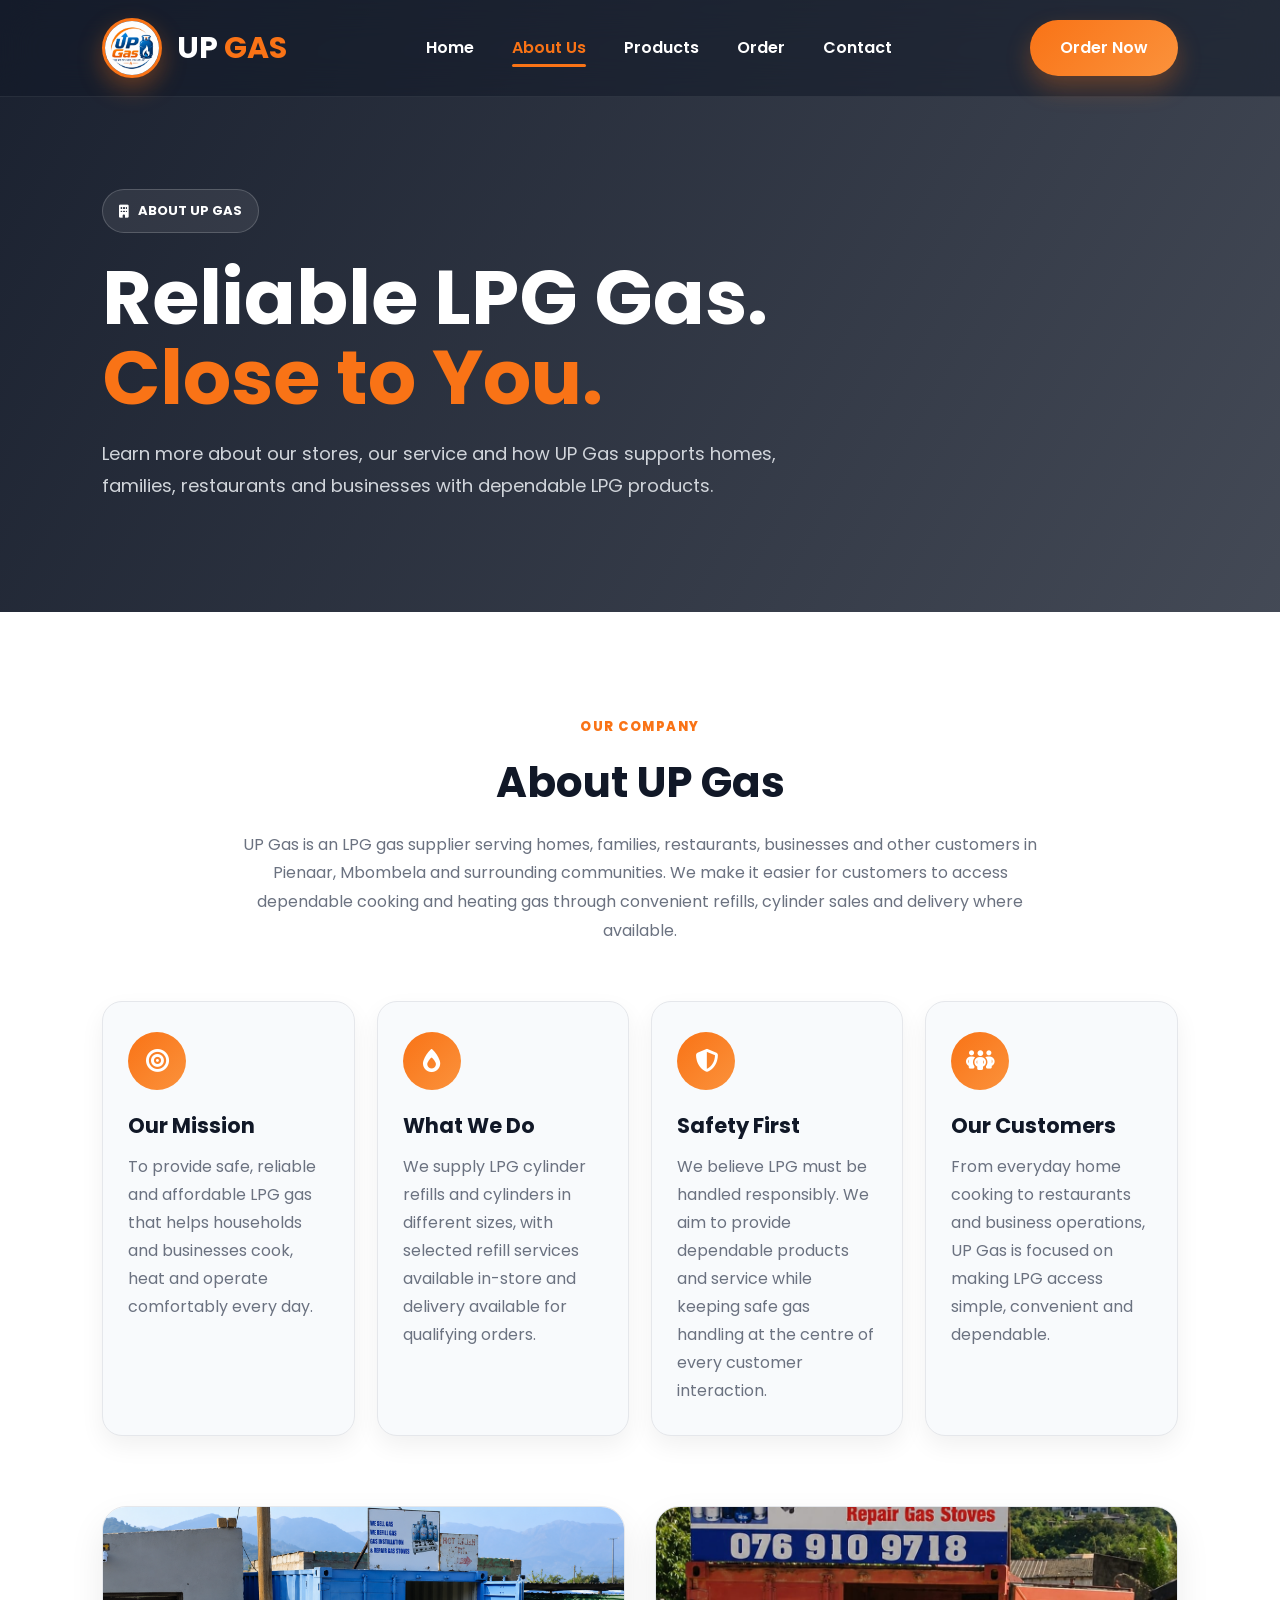
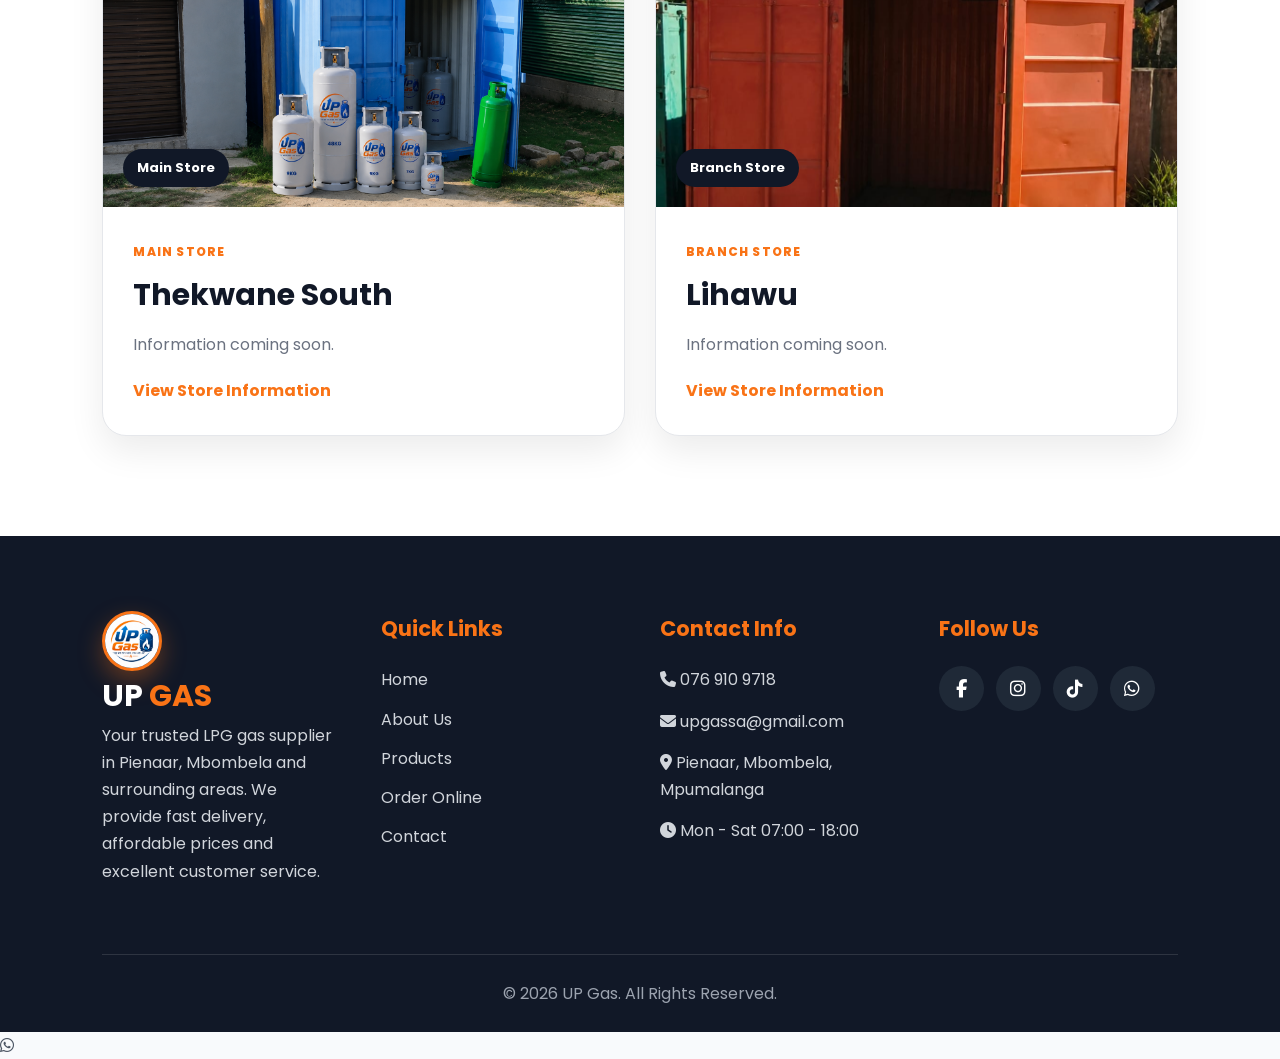
==== about.html @ 1df6c624 "Update about.html" ====
<!DOCTYPE html>
<html lang="en">
<head>
<meta charset="UTF-8">
<link rel="preconnect" href="https://fonts.gstatic.com" crossorigin>
<link href="https://fonts.googleapis.com/css2?family=Poppins:wght@300;400;500;600;700;800&display=swap" rel="stylesheet">
<link rel="stylesheet" href="https://cdnjs.cloudflare.com/ajax/libs/font-awesome/6.6.0/css/all.min.css">
<link rel="stylesheet" href="css/global.css">
<link rel="stylesheet" href="css/about.css">
<link rel="stylesheet" href="css/shared.css">

    <title>UP Gas | Trusted LPG Gas Supplier in South Africa</title>

    <meta name="description" content="UP Gas supplies affordable LPG gas, gas cylinder refills, gas installations, and commercial gas solutions across South Africa.">

    <meta name="keywords" content="Gas Supplier South Africa, LPG Gas, Gas Refills, Gas Installations">

    <meta name="viewport" content="width=device-width, initial-scale=1.0">

</head>
<body>
<!-- MOBILE MENU OVERLAY -->
<div class="menu-overlay"></div>

<header id="header">
  <div class="container">
    <div class="logo">
      <a href="index.html" aria-label="UP Gas Home">
        <img src="images/logo.jpeg" alt="LPG gas cylinder supplied by UP Gas">
        <h2>UP <span>GAS</span></h2>
      </a>
    </div>

    <nav id="navbar" aria-label="Main navigation">
      <ul><li><a href="index.html">Home</a></li><li><a href="about.html" class="active" aria-current="page">About Us</a></li><li><a href="products.html">Products</a></li><li><a href="order.html">Order</a></li><li><a href="contact.html">Contact</a></li></ul>
    </nav>

    <a href="order.html" class="nav-btn">Order Now</a>

    <button id="menu-btn" type="button" aria-label="Open navigation menu" aria-expanded="false">
      <i class="fas fa-bars"></i>
    </button>
  </div>
</header>

<section class="about-hero">
  <div class="about-hero-content">
    <span class="about-tag"><i class="fas fa-building"></i> ABOUT UP GAS</span>
    <h1>Reliable LPG Gas.<br><span>Close to You.</span></h1>
    <p>Learn more about our stores, our service and how UP Gas supports homes, families, restaurants and businesses with dependable LPG products.</p>
  </div>
</section>

<section class="about-intro">
  <div class="section-heading">
    <span>OUR COMPANY</span>
    <h2>About UP Gas</h2>
    <p>UP Gas is an LPG gas supplier serving homes, families, restaurants, businesses and other customers in Pienaar, Mbombela and surrounding communities. We make it easier for customers to access dependable cooking and heating gas through convenient refills, cylinder sales and delivery where available.</p>
  </div>

  <div class="about-pillars">
    <article class="about-pillar">
      <div class="about-pillar-icon"><i class="fas fa-bullseye"></i></div>
      <h3>Our Mission</h3>
      <p>To provide safe, reliable and affordable LPG gas that helps households and businesses cook, heat and operate comfortably every day.</p>
    </article>

    <article class="about-pillar">
      <div class="about-pillar-icon"><i class="fas fa-fire-flame-simple"></i></div>
      <h3>What We Do</h3>
      <p>We supply LPG cylinder refills and cylinders in different sizes, with selected refill services available in-store and delivery available for qualifying orders.</p>
    </article>

    <article class="about-pillar">
      <div class="about-pillar-icon"><i class="fas fa-shield-halved"></i></div>
      <h3>Safety First</h3>
      <p>We believe LPG must be handled responsibly. We aim to provide dependable products and service while keeping safe gas handling at the centre of every customer interaction.</p>
    </article>

    <article class="about-pillar">
      <div class="about-pillar-icon"><i class="fas fa-people-group"></i></div>
      <h3>Our Customers</h3>
      <p>From everyday home cooking to restaurants and business operations, UP Gas is focused on making LPG access simple, convenient and dependable.</p>
    </article>
  </div>

  <div class="location-grid">
    <article class="location-card">
      <div class="location-image"><img src="images/T.jpeg" alt="UP Gas Main Store" loading="lazy"><span>Main Store</span></div>
      <div class="location-body"><span class="location-label">MAIN STORE</span><h3>Thekwane South</h3><p>Information coming soon.</p><span class="location-link location-link-disabled" aria-disabled="true">View Store Information</span></div>
    </article>
    <article class="location-card">
      <div class="location-image"><img src="images/A.jpeg" alt="UP Gas Branch Store" loading="lazy"><span>Branch Store</span></div>
      <div class="location-body"><span class="location-label">BRANCH STORE</span><h3>Lihawu</h3><p>Information coming soon.</p><span class="location-link location-link-disabled" aria-disabled="true">View Store Information</span></div>
    </article>
  </div>
</section>



<footer>
  <div class="footer-container">
    <div class="footer-box">
      <div class="logo">
        <img src="images/logo.jpeg" alt="LPG gas cylinder supplied by UP Gas">
        <h2>UP <span>GAS</span></h2>
      </div>
      <p>
        Your trusted LPG gas supplier in Pienaar, Mbombela and surrounding
        areas. We provide fast delivery, affordable prices and excellent
        customer service.
      </p>
    </div>

    <div class="footer-box">
      <h3>Quick Links</h3>
      <a href="index.html">Home</a>
      <a href="about.html">About Us</a>
      <a href="products.html">Products</a>
      <a href="order.html">Order Online</a>
      <a href="contact.html">Contact</a>
    </div>

    <div class="footer-box">
      <h3>Contact Info</h3>
      <p><i class="fas fa-phone"></i> 076 910 9718</p>
      <p><i class="fas fa-envelope"></i> upgassa@gmail.com</p>
      <p><i class="fas fa-location-dot"></i> Pienaar, Mbombela, Mpumalanga</p>
      <p><i class="fas fa-clock"></i> Mon - Sat 07:00 - 18:00</p>
    </div>

    <div class="footer-box">
      <h3>Follow Us</h3>
      <div class="social-icons">
        <a href="#" aria-label="Facebook"><i class="fab fa-facebook-f"></i></a>
        <a href="#" aria-label="Instagram"><i class="fab fa-instagram"></i></a>
        <a href="#" aria-label="TikTok"><i class="fab fa-tiktok"></i></a>
        <a href="https://wa.me/27638761182" target="_blank" rel="noopener" aria-label="WhatsApp">
          <i class="fab fa-whatsapp"></i>
        </a>
      </div>
    </div>
  </div>

  <div class="footer-bottom">
    <p>© 2026 UP Gas. All Rights Reserved.</p>
  </div>
</footer>

<a href="https://wa.me/27638761182" class="whatsapp" target="_blank" rel="noopener" aria-label="Chat with UP Gas on WhatsApp">
  <i class="fab fa-whatsapp"></i>
</a>
<button id="topBtn" aria-label="Back to top"><i class="fas fa-arrow-up"></i></button>

<script>
document.addEventListener('DOMContentLoaded',()=>{const b=document.getElementById('menu-btn'),n=document.getElementById('navbar'),o=document.querySelector('.menu-overlay'); if(b&&n){const i=b.querySelector('i');b.addEventListener('click',()=>{n.classList.toggle('active');o?.classList.toggle('active');document.body.classList.toggle('menu-open');const open=n.classList.contains('active');b.setAttribute('aria-expanded',open);i.classList.toggle('fa-bars',!open);i.classList.toggle('fa-xmark',open)});document.querySelectorAll('#navbar a').forEach(a=>a.addEventListener('click',()=>{n.classList.remove('active');o?.classList.remove('active');document.body.classList.remove('menu-open');i.classList.add('fa-bars');i.classList.remove('fa-xmark')}));o?.addEventListener('click',()=>{n.classList.remove('active');o.classList.remove('active');document.body.classList.remove('menu-open');i.classList.add('fa-bars');i.classList.remove('fa-xmark')})} const top=document.getElementById('topBtn'); window.addEventListener('scroll',()=>top.style.display=window.scrollY>500?'flex':'none');top.addEventListener('click',()=>window.scrollTo({top:0,behavior:'smooth'}));});
</script>
<script data-upgas-images-visible>
document.addEventListener("DOMContentLoaded",function(){
  document.querySelectorAll("img").forEach(function(img){img.classList.add("loaded");});
});
</script>
    <script type="application/ld+json">
{
  "@context":"https://schema.org",
  "@type":"LocalBusiness",
  "name":"UP Gas",
  "url":"https://www.upgas.co.za"
}
    </script>
</body>
</html>
---- css/global.css ----
@import url("https://fonts.googleapis.com/css2?family=Poppins:wght@300;400;500;600;700;800&display=swap");

/*====================================================
RESET
====================================================*/

*,
*::before,
*::after{
    margin:0;
    padding:0;
    box-sizing:border-box;
}

html{
    scroll-behavior:smooth;
    font-size:16px;
}

body{
    font-family:"Poppins",sans-serif;
    background:var(--light);
    color:var(--text);
    overflow-x:hidden;
    line-height:1.7;
    -webkit-font-smoothing:antialiased;
    text-rendering:optimizeLegibility;
}

body.menu-open{
    overflow:hidden;
}

img{
    display:block;
    max-width:100%;
    height:auto;
}

a{
    color:inherit;
    text-decoration:none;
}

ul{
    list-style:none;
}

button,
input,
textarea,
select{
    font:inherit;
}

button{
    border:none;
    background:none;
    cursor:pointer;
}

section{
    padding:100px 8%;
    position:relative;
}

::selection{
    background:var(--primary);
    color:#fff;
}

/*====================================================
SCROLLBAR
====================================================*/

::-webkit-scrollbar{
    width:10px;
}

::-webkit-scrollbar-track{
    background:#edf2f7;
}

::-webkit-scrollbar-thumb{
    background:linear-gradient(
        var(--primary),
        var(--primary-dark)
    );
    border-radius:50px;
}

::-webkit-scrollbar-thumb:hover{
    background:var(--primary-dark);
}

/*====================================================
ROOT VARIABLES
====================================================*/

:root{

    --primary:#f97316;
    --primary-dark:#ea580c;

    --secondary:#111827;

    --light:#f8fafc;

    --white:#ffffff;

    --text:#4b5563;

    --border:#e5e7eb;

    --success:#22c55e;

    --danger:#ef4444;

    --shadow:
        0 15px 35px rgba(0,0,0,.08);

    --shadow-hover:
        0 25px 50px rgba(0,0,0,.15);

    --radius:20px;

    --transition:.35s ease;
}

/*====================================================
CONTAINER
====================================================*/

.container{
    width:min(1280px,100%);
    margin:auto;
}

/*====================================================
HEADER
====================================================*/

#header{

    position:fixed;

    top:0;
    left:0;

    width:100%;

    display:flex;

    justify-content:space-between;

    align-items:center;

    padding:18px 8%;

    z-index:1000;

    background:rgba(17,24,39,.55);

    backdrop-filter:blur(18px);

    border-bottom:1px solid rgba(255,255,255,.08);

    transition:var(--transition);

}

#header.sticky{

    padding:14px 8%;

    background:#111827;

    box-shadow:0 10px 30px rgba(0,0,0,.25);

}

/*====================================================
LOGO
====================================================*/

.logo a{

    display:flex;

    align-items:center;

    gap:15px;

}

.logo img{

    width:60px;

    height:60px;

    border-radius:50%;

    object-fit:cover;

    border:3px solid var(--primary);

    box-shadow:0 10px 25px rgba(249,115,22,.35);

}

.logo h2{

    color:#fff;

    font-size:30px;

    font-weight:700;

}

.logo span{

    color:var(--primary);

}

/*====================================================
DESKTOP NAVIGATION
====================================================*/

#navbar ul{

    display:flex;

    gap:38px;

    align-items:center;

}

#navbar ul li a{

    position:relative;

    color:#fff;

    font-weight:600;

    transition:var(--transition);

}

#navbar ul li a:hover,

#navbar ul li a.active{

    color:var(--primary);

}

#navbar ul li a::after{

    content:"";

    position:absolute;

    left:0;

    bottom:-8px;

    width:0;

    height:3px;

    border-radius:50px;

    background:var(--primary);

    transition:var(--transition);

}

#navbar ul li a:hover::after,

#navbar ul li a.active::after{

    width:100%;

}

/*====================================================
    NAVIGATION BUTTON
====================================================*/

.nav-btn{
    display:inline-flex;
    align-items:center;
    justify-content:center;
    gap:10px;
    padding:14px 30px;
    border-radius:50px;
    background:linear-gradient(
        135deg,
        var(--primary),
        #fb923c
    );
    color:#fff;
    font-weight:600;
    transition:var(--transition);
    box-shadow:0 12px 25px rgba(249,115,22,.30);
}

.nav-btn:hover{
    transform:translateY(-4px);
    box-shadow:0 20px 35px rgba(249,115,22,.40);
}

/*====================================================
    MOBILE MENU BUTTON
====================================================*/

#menu-btn{
    display:none;
    align-items:center;
    justify-content:center;
    width:50px;
    height:50px;
    border:none;
    border-radius:12px;
    background:rgba(255,255,255,.08);
    color:#fff;
    font-size:28px;
    cursor:pointer;
    transition:var(--transition);
    z-index:1200;
}

#menu-btn:hover{
    background:rgba(255,255,255,.15);
    color:var(--primary);
}

#menu-btn:focus-visible{
    outline:2px solid var(--primary);
    outline-offset:3px;
}

/*====================================================
    MOBILE MENU OVERLAY
====================================================*/

.menu-overlay{
    position:fixed;
    inset:0;
    background:rgba(0,0,0,.55);
    backdrop-filter:blur(3px);
    opacity:0;
    visibility:hidden;
    transition:.35s;
    z-index:1090;
}

.menu-overlay.active{
    opacity:1;
    visibility:visible;
}

/*====================================================
    MOBILE NAVIGATION
====================================================*/

@media(max-width:992px){

#menu-btn{
    display:flex;
}

.nav-btn{
    display:none;
}

#navbar{

    position:fixed;

    top:0;
    right:-100%;

    width:320px;
    max-width:85%;

    height:100vh;

    padding:110px 35px 40px;

    background:rgba(17,24,39,.98);

    backdrop-filter:blur(20px);

    transition:.4s ease;

    z-index:1100;

    overflow-y:auto;

}

#navbar.active{
    right:0;
}

#navbar ul{
    display:flex;
    flex-direction:column;
    gap:10px;
}

#navbar ul li{
    width:100%;
}

#navbar ul li a{

    display:flex;
    align-items:center;

    width:100%;

    padding:16px 20px;

    border-radius:14px;

    color:#fff;

    font-size:17px;

    font-weight:600;

    transition:var(--transition);

}

#navbar ul li a::after{
    display:none;
}

#navbar ul li a:hover,
#navbar ul li a.active{

    background:rgba(249,115,22,.12);

    color:var(--primary);

}

}

/*====================================================
    TABLET
====================================================*/

@media(max-width:768px){

section{
    padding:80px 5%;
}

#header{
    padding:16px 5%;
}

#header.sticky{
    padding:14px 5%;
}

.logo img{
    width:48px;
    height:48px;
}

.logo h2{
    font-size:24px;
}

}

/*====================================================
    MOBILE
====================================================*/

@media(max-width:576px){

section{
    padding:70px 5%;
}

#navbar{
    width:100%;
    max-width:100%;
}

.logo img{
    width:44px;
    height:44px;
}

.logo h2{
    font-size:22px;
}

}

/*====================================================
    GLOBAL ANIMATIONS
====================================================*/

.fade-up{
    animation:fadeUp .8s ease both;
}

.fade-down{
    animation:fadeDown .8s ease both;
}

@keyframes fadeUp{

from{
    opacity:0;
    transform:translateY(35px);
}

to{
    opacity:1;
    transform:translateY(0);
}

}

@keyframes fadeDown{

from{
    opacity:0;
    transform:translateY(-30px);
}

to{
    opacity:1;
    transform:translateY(0);
}

}

/*====================================================
    REVEAL ANIMATION
====================================================*/

.reveal{
    opacity:0;
    transform:translateY(40px);
    transition:
        opacity .7s ease,
        transform .7s ease;
}

.reveal.active{
    opacity:1;
    transform:translateY(0);
}

/*====================================================
    IMAGE FADE-IN
====================================================*/

img{
    opacity:0;
    transition:opacity .6s ease;
}

img.loaded{
    opacity:1;
}

/*====================================================
    UTILITY CLASSES
====================================================*/

.text-center{
    text-align:center;
}

.w-100{
    width:100%;
}

.hidden{
    display:none !important;
}

.shadow{
    box-shadow:var(--shadow);
}

.rounded{
    border-radius:var(--radius);
}
---- css/about.css ----
/* UP GAS ABOUT PAGE */
.about-hero{min-height:68vh;padding:170px 8% 90px;display:flex;align-items:center;background:linear-gradient(120deg,rgba(17,24,39,.96),rgba(17,24,39,.78)),url('../images/hero.jpg') center/cover no-repeat;color:#fff;}
.about-hero-content{width:min(760px,100%);}.about-tag{display:inline-flex;gap:9px;align-items:center;padding:10px 16px;border:1px solid rgba(255,255,255,.18);border-radius:50px;background:rgba(255,255,255,.08);color:#fff;font-weight:700;font-size:13px;}.about-hero h1{font-size:clamp(42px,6vw,76px);line-height:1.05;margin:25px 0 20px;}.about-hero h1 span{color:#f97316;}.about-hero p{max-width:680px;color:#d1d5db;font-size:18px;line-height:1.8;}.about-intro{padding:100px 8%;background:#fff;}.section-heading{text-align:center;max-width:800px;margin:0 auto 55px;}.section-heading>span,.detail-panel>span{color:#f97316;font-weight:800;font-size:13px;letter-spacing:1.5px;}.section-heading h2{font-size:42px;color:#111827;margin:8px 0 12px;}.section-heading p{color:#6b7280;line-height:1.8;}.location-grid{width:min(1200px,100%);margin:auto;display:grid;grid-template-columns:repeat(2,minmax(0,1fr));gap:30px;}.location-card{background:#fff;border:1px solid #e5e7eb;border-radius:24px;overflow:hidden;box-shadow:0 15px 35px rgba(0,0,0,.08);transition:.35s ease;}.location-card:hover{transform:translateY(-6px);box-shadow:0 25px 50px rgba(0,0,0,.14);}.location-image{height:300px;position:relative;background:#eef2f7;overflow:hidden;}.location-image img{width:100%;height:100%;object-fit:cover;}.location-image span{position:absolute;left:20px;bottom:20px;padding:8px 14px;border-radius:50px;background:#111827;color:#fff;font-weight:700;font-size:13px;}.location-body{padding:30px;}.location-label{color:#f97316;font-size:12px;font-weight:800;letter-spacing:1.2px;}.location-body h3{font-size:30px;color:#111827;margin:5px 0 10px;}.location-body p{color:#6b7280;line-height:1.8;margin-bottom:18px;}.location-link{display:inline-flex;gap:9px;align-items:center;color:#f97316;font-weight:700;}.store-details{width:min(1200px,100%);margin:0 auto 100px;padding:0 8%;display:grid;grid-template-columns:1fr 1fr;align-items:stretch;gap:0;}.detail-panel{padding:55px;background:#111827;color:#fff;border-radius:24px 0 0 24px;}.detail-panel h2{font-size:42px;margin:7px 0 15px;}.detail-panel>p{color:#d1d5db;line-height:1.8;}.detail-list{margin-top:25px;}.detail-list p{color:#d1d5db;margin:12px 0;}.detail-list i{color:#f97316;width:25px;}.detail-photo{min-height:360px;overflow:hidden;border-radius:0 24px 24px 0;}.detail-photo img{width:100%;height:100%;object-fit:cover;}.store-details.reverse .detail-panel{border-radius:0 24px 24px 0;}.store-details.reverse .detail-photo{border-radius:24px 0 0 24px;}
@media(max-width:768px){.about-hero{min-height:70vh;padding:140px 6% 70px;}.about-hero p{font-size:16px;}.about-intro{padding:70px 6%;}.section-heading h2{font-size:34px;}.location-grid{grid-template-columns:1fr;}.location-image{height:240px;}.store-details,.store-details.reverse{padding:0 6%;grid-template-columns:1fr;margin-bottom:70px;}.detail-panel,.store-details.reverse .detail-panel{border-radius:0 0 20px 20px;padding:35px 25px;}.detail-photo,.store-details.reverse .detail-photo{min-height:280px;border-radius:20px 20px 0 0;}.store-details.reverse .detail-photo{order:0}.store-details.reverse .detail-panel{order:1}}

/* Store information is intentionally disabled until store details are ready. */
.location-link-disabled{cursor:default!important;pointer-events:none!important;text-decoration:none!important;}

.about-pillars{width:min(1200px,100%);margin:0 auto 70px;display:grid;grid-template-columns:repeat(4,minmax(0,1fr));gap:22px;}
.about-pillar{padding:30px 25px;background:#f8fafc;border:1px solid #e5e7eb;border-radius:20px;box-shadow:0 10px 25px rgba(0,0,0,.06);transition:.35s ease;}
.about-pillar:hover{transform:translateY(-6px);box-shadow:0 18px 35px rgba(0,0,0,.1);}
.about-pillar-icon{width:58px;height:58px;display:flex;align-items:center;justify-content:center;border-radius:50%;background:linear-gradient(135deg,#f97316,#fb923c);color:#fff;font-size:23px;margin-bottom:18px;}
.about-pillar h3{font-size:21px;color:#111827;margin-bottom:10px;}
.about-pillar p{color:#6b7280;line-height:1.75;margin:0;}
@media(max-width:992px){.about-pillars{grid-template-columns:repeat(2,minmax(0,1fr));}}
@media(max-width:576px){.about-pillars{grid-template-columns:1fr;margin-bottom:50px;}}
---- css/shared.css ----
/* UP GAS - SHARED SITE UI
   Consistent navigation, mobile drawer and footer across every page. */

#header{position:fixed;top:0;left:0;width:100%;z-index:1000;}
#header > .container{width:min(1280px,100%);margin:auto;display:flex;align-items:center;justify-content:space-between;}

.menu-overlay{position:fixed;inset:0;background:rgba(0,0,0,.55);opacity:0;visibility:hidden;transition:.35s ease;z-index:998;}
.menu-overlay.active{opacity:1;visibility:visible;}

@media (max-width:992px){
  #menu-btn{display:flex!important;align-items:center;justify-content:center;width:50px;height:50px;border:0;border-radius:12px;background:rgba(255,255,255,.08);color:#fff;font-size:28px;cursor:pointer;z-index:1201;}
  #navbar{position:fixed!important;top:0;right:-320px;width:280px!important;max-width:78vw!important;height:100vh;padding:110px 24px 40px!important;background:rgba(17,24,39,.98)!important;backdrop-filter:blur(20px);-webkit-backdrop-filter:blur(20px);box-shadow:-15px 0 40px rgba(0,0,0,.28);transition:right .4s ease!important;z-index:1200;display:block!important;overflow-y:auto;}
  #navbar.active{right:0!important;}
  #navbar ul{display:flex!important;flex-direction:column!important;gap:10px!important;padding:0!important;margin:0!important;align-items:stretch!important;}
  #navbar ul li{width:100%!important;}
  #navbar ul li a{display:flex!important;align-items:center;width:100%!important;padding:16px 20px!important;border-radius:14px;color:#fff!important;font-size:17px!important;font-weight:600;line-height:1.3;}
  #navbar ul li a:hover,#navbar ul li a.active{background:rgba(249,115,22,.12)!important;color:#f97316!important;}
  #navbar ul li a::after{display:none!important;}
  .nav-btn{display:none!important;}
  body.menu-open{overflow:hidden;}
}

@media (max-width:576px){
  #navbar{width:260px!important;max-width:72vw!important;}
}

/* Home footer appearance, shared on every page */
footer{padding:75px 8% 25px;background:#111827;color:#fff;}
.footer-container{display:grid;grid-template-columns:repeat(auto-fit,minmax(220px,1fr));gap:40px;}
.footer-box h3{margin-bottom:20px;color:#f97316;font-size:21px;}
.footer-box p{margin-bottom:14px;color:#d1d5db;line-height:1.7;}
.footer-box a{display:block;margin-bottom:12px;color:#d1d5db;text-decoration:none;transition:.3s ease;}
.footer-box a:hover{padding-left:6px;color:#f97316;}
.social-icons{display:flex;gap:12px;}
.social-icons a{display:flex;align-items:center;justify-content:center;width:45px;height:45px;border-radius:50%;background:#1f2937;color:#fff;font-size:18px;transition:.3s ease;}
.social-icons a:hover{transform:translateY(-5px);background:#f97316;}
.footer-bottom{margin-top:55px;padding-top:25px;border-top:1px solid rgba(255,255,255,.12);color:#9ca3af;text-align:center;}
@media(max-width:768px){.footer-container{grid-template-columns:1fr;text-align:center;}.social-icons{justify-content:center;}}


/* FINAL SHARED MOBILE MENU: compact right-side drawer like Home */
@media (max-width: 992px){
  #navbar{
    right:-320px !important;
    width:280px !important;
    max-width:72vw !important;
    height:100vh !important;
    padding:110px 24px 40px !important;
  }
  #navbar.active{right:0 !important;}
}
@media (max-width:576px){
  #navbar{
    width:260px !important;
    max-width:72vw !important;
  }
}

/* Images must remain visible even if a page is opened before its
   optional reveal script runs. */
img{
  opacity:1 !important;
}
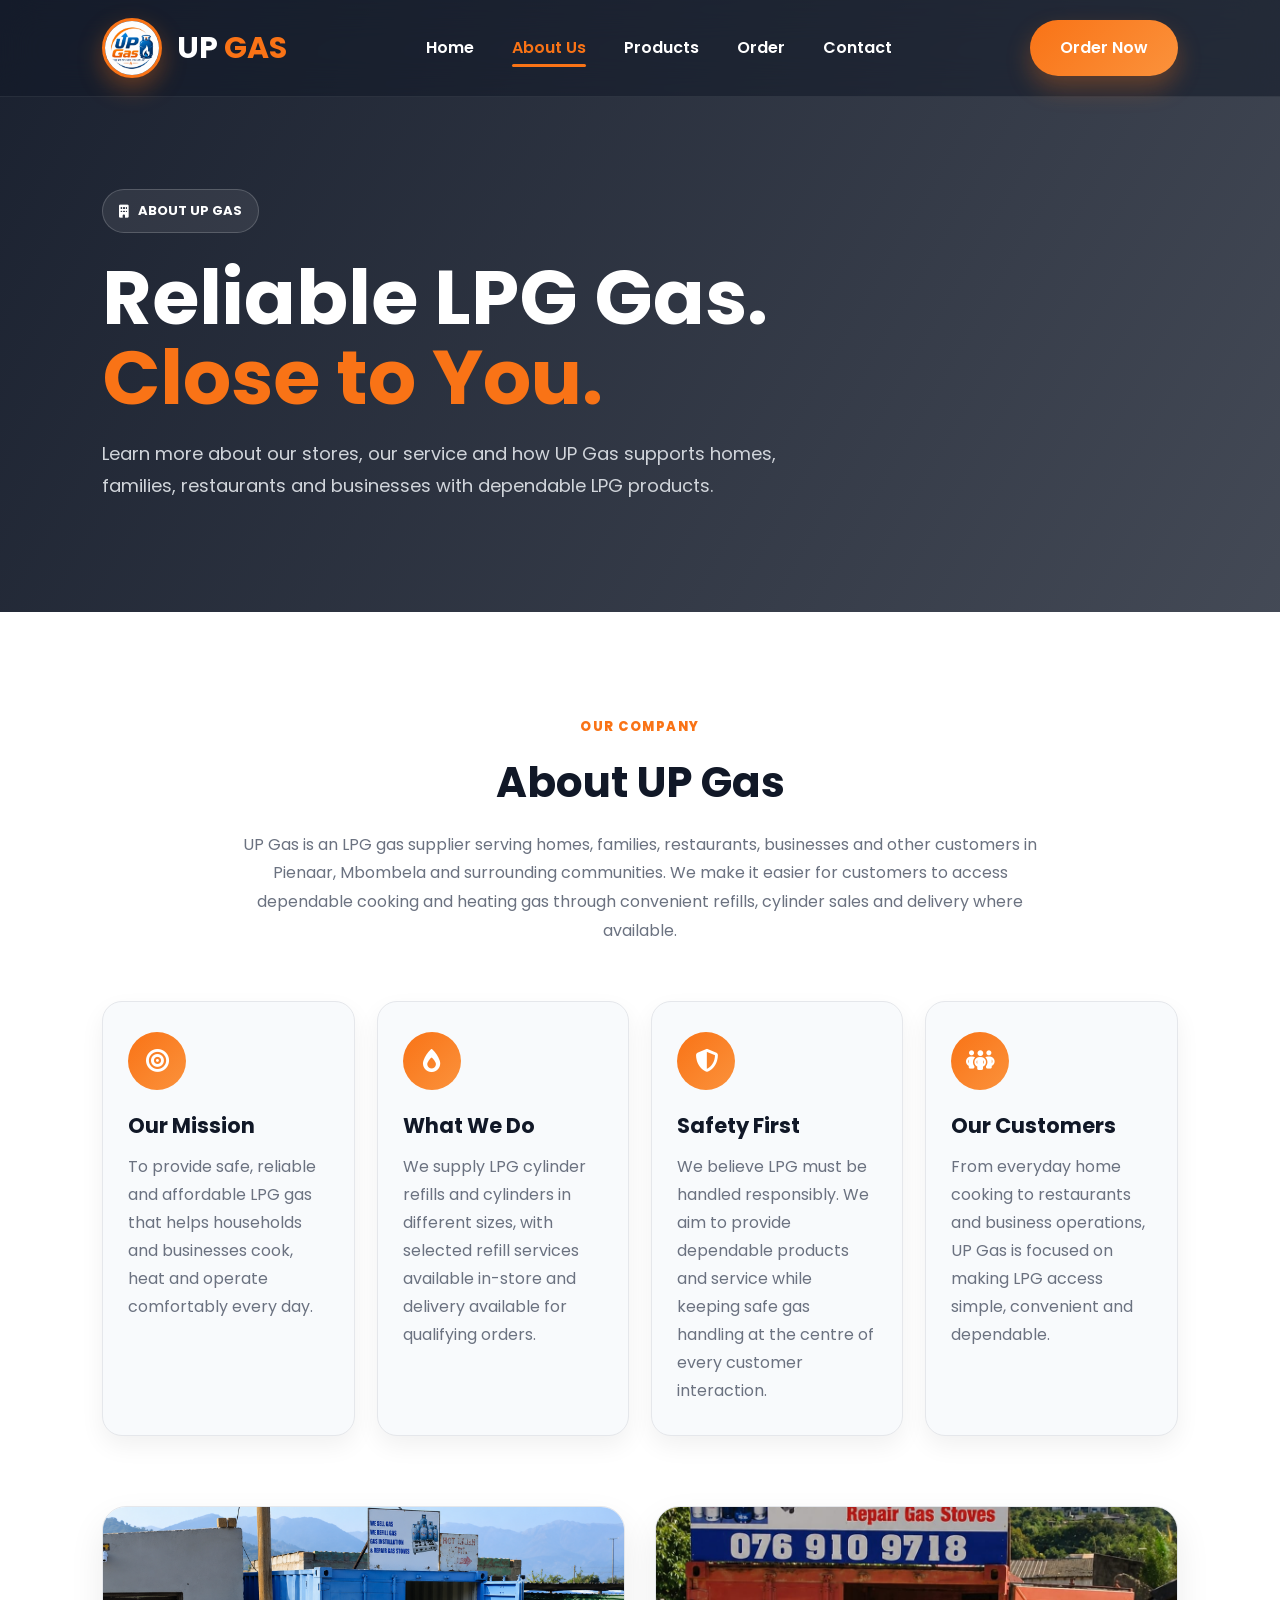
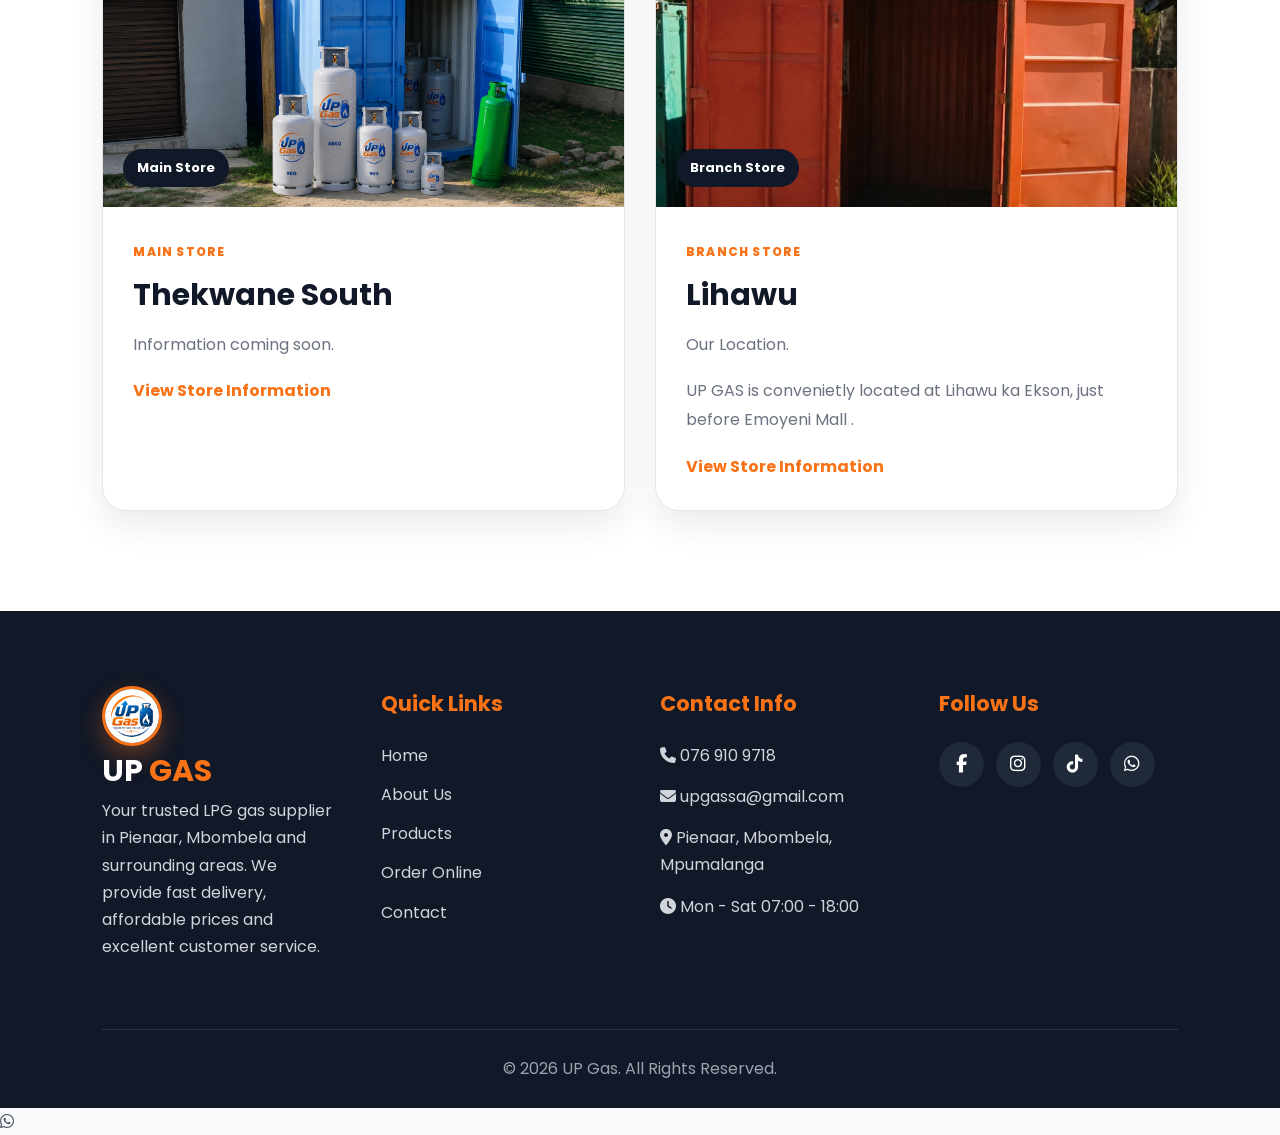
==== commit f766692c: "Update about.html" ====
--- a/about.html
+++ b/about.html
@@ -9,9 +9,10 @@
 <link rel="stylesheet" href="css/about.css">
 <link rel="stylesheet" href="css/shared.css">
 
-    <title>UP Gas | Trusted LPG Gas Supplier in South Africa</title>
+    <title>About UP GAS – Trusted LPG Gas Supplier</title>
 
-    <meta name="description" content="UP Gas supplies affordable LPG gas, gas cylinder refills, gas installations, and commercial gas solutions across South Africa.">
+    <meta name="description" content="UP Gas supplies affordable LPG gas, gas cylinder refills, gas installations, and commercial gas solutions across Mbombela.
+         Learn about UP GAS and our commitment to safe, affordable, and reliable LPG gas delivery.">
 
     <meta name="keywords" content="Gas Supplier South Africa, LPG Gas, Gas Refills, Gas Installations">
 
@@ -91,7 +92,10 @@
     </article>
     <article class="location-card">
       <div class="location-image"><img src="images/A.jpeg" alt="UP Gas Branch Store" loading="lazy"><span>Branch Store</span></div>
-      <div class="location-body"><span class="location-label">BRANCH STORE</span><h3>Lihawu</h3><p>Information coming soon.</p><span class="location-link location-link-disabled" aria-disabled="true">View Store Information</span></div>
+      <div class="location-body"><span class="location-label">BRANCH STORE</span><h3>Lihawu</h3><p> Our Location.</p>
+          <p> UP GAS is convenietly located at Lihawu ka Ekson, just before Emoyeni Mall .</p>
+          
+          <span class="location-link location-link-disabled" aria-disabled="true">View Store Information</span></div>
     </article>
   </div>
 </section>
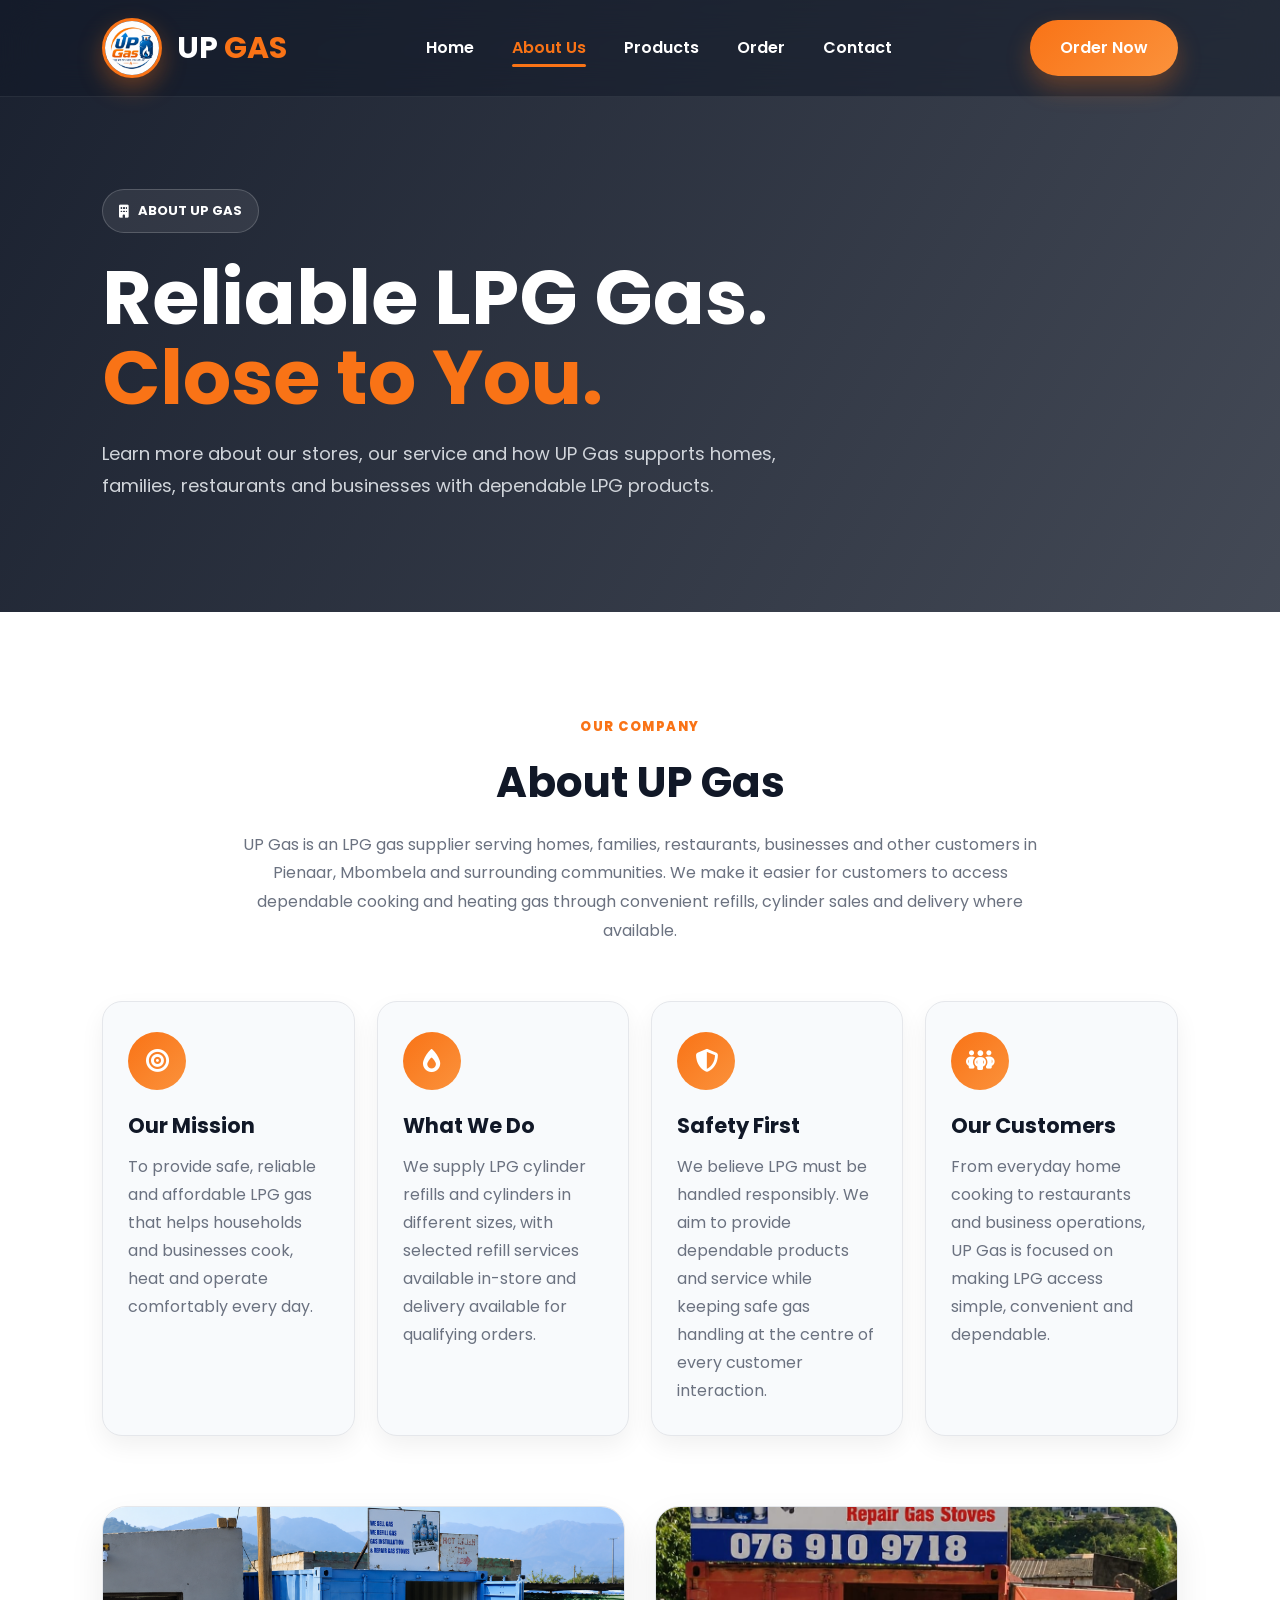
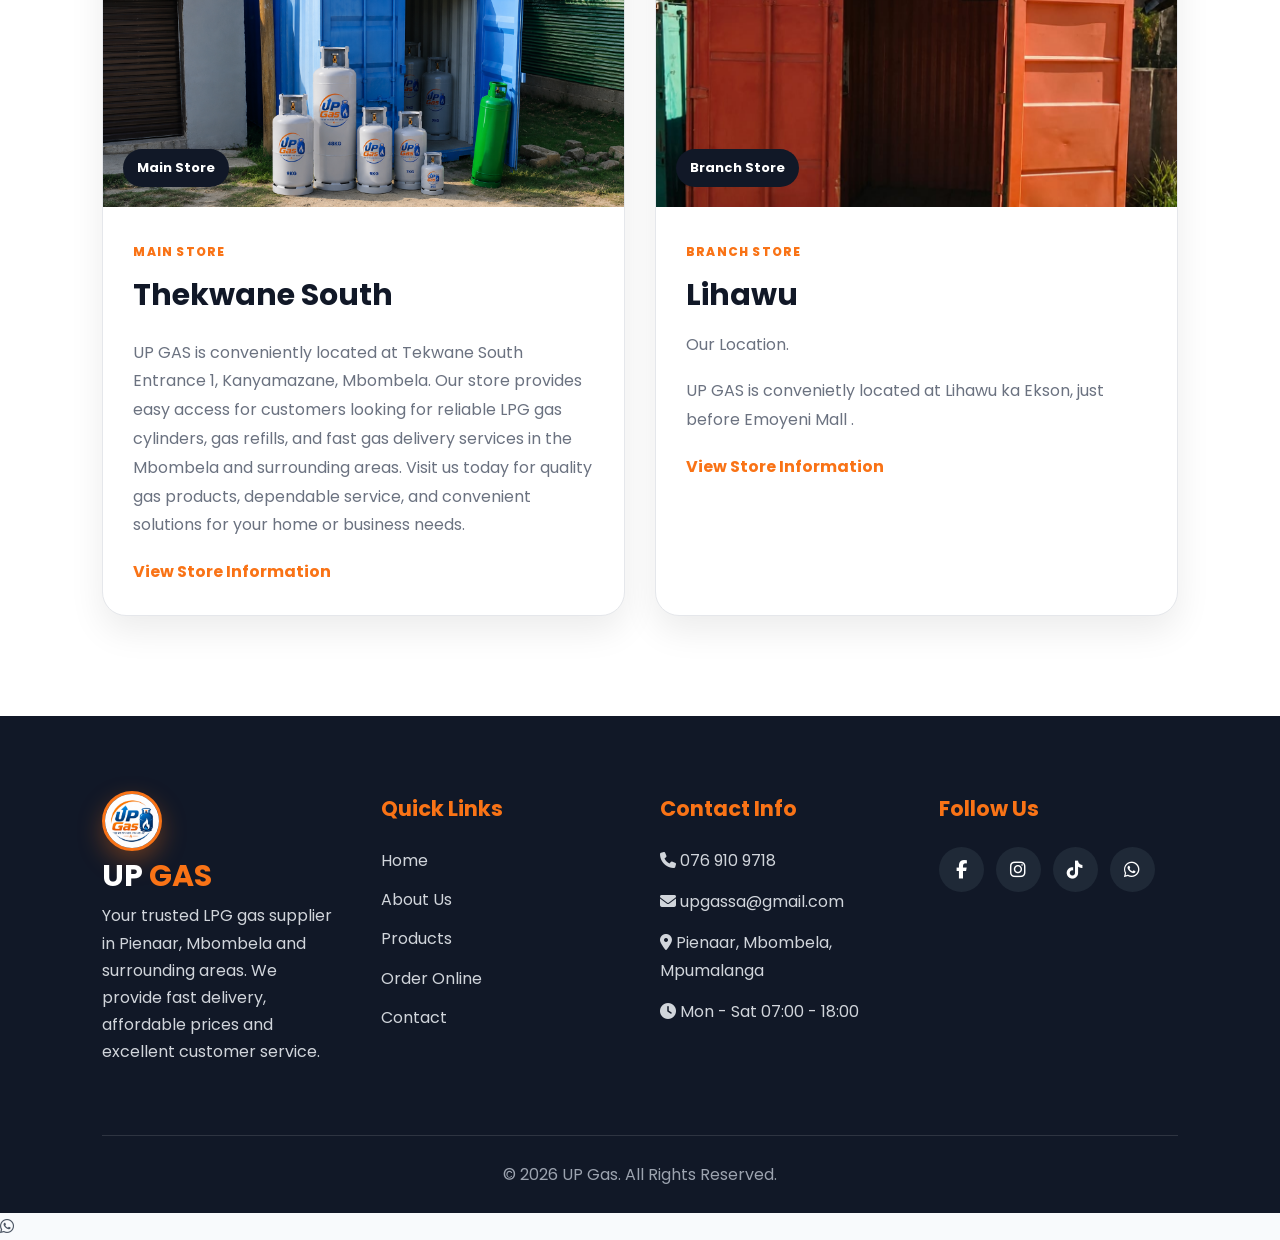
==== commit c9975b26: "Update about.html" ====
--- a/about.html
+++ b/about.html
@@ -88,7 +88,8 @@
   <div class="location-grid">
     <article class="location-card">
       <div class="location-image"><img src="images/T.jpeg" alt="UP Gas Main Store" loading="lazy"><span>Main Store</span></div>
-      <div class="location-body"><span class="location-label">MAIN STORE</span><h3>Thekwane South</h3><p>Information coming soon.</p><span class="location-link location-link-disabled" aria-disabled="true">View Store Information</span></div>
+      <div class="location-body"><span class="location-label">MAIN STORE</span><h3>Thekwane South</h3><p></p>
+          <p>UP GAS is conveniently located at Tekwane South Entrance 1, Kanyamazane, Mbombela. Our store provides easy access for customers looking for reliable LPG gas cylinders, gas refills, and fast gas delivery services in the Mbombela and surrounding areas. Visit us today for quality gas products, dependable service, and convenient solutions for your home or business needs.</p><span class="location-link location-link-disabled" aria-disabled="true">View Store Information</span></div>
     </article>
     <article class="location-card">
       <div class="location-image"><img src="images/A.jpeg" alt="UP Gas Branch Store" loading="lazy"><span>Branch Store</span></div>
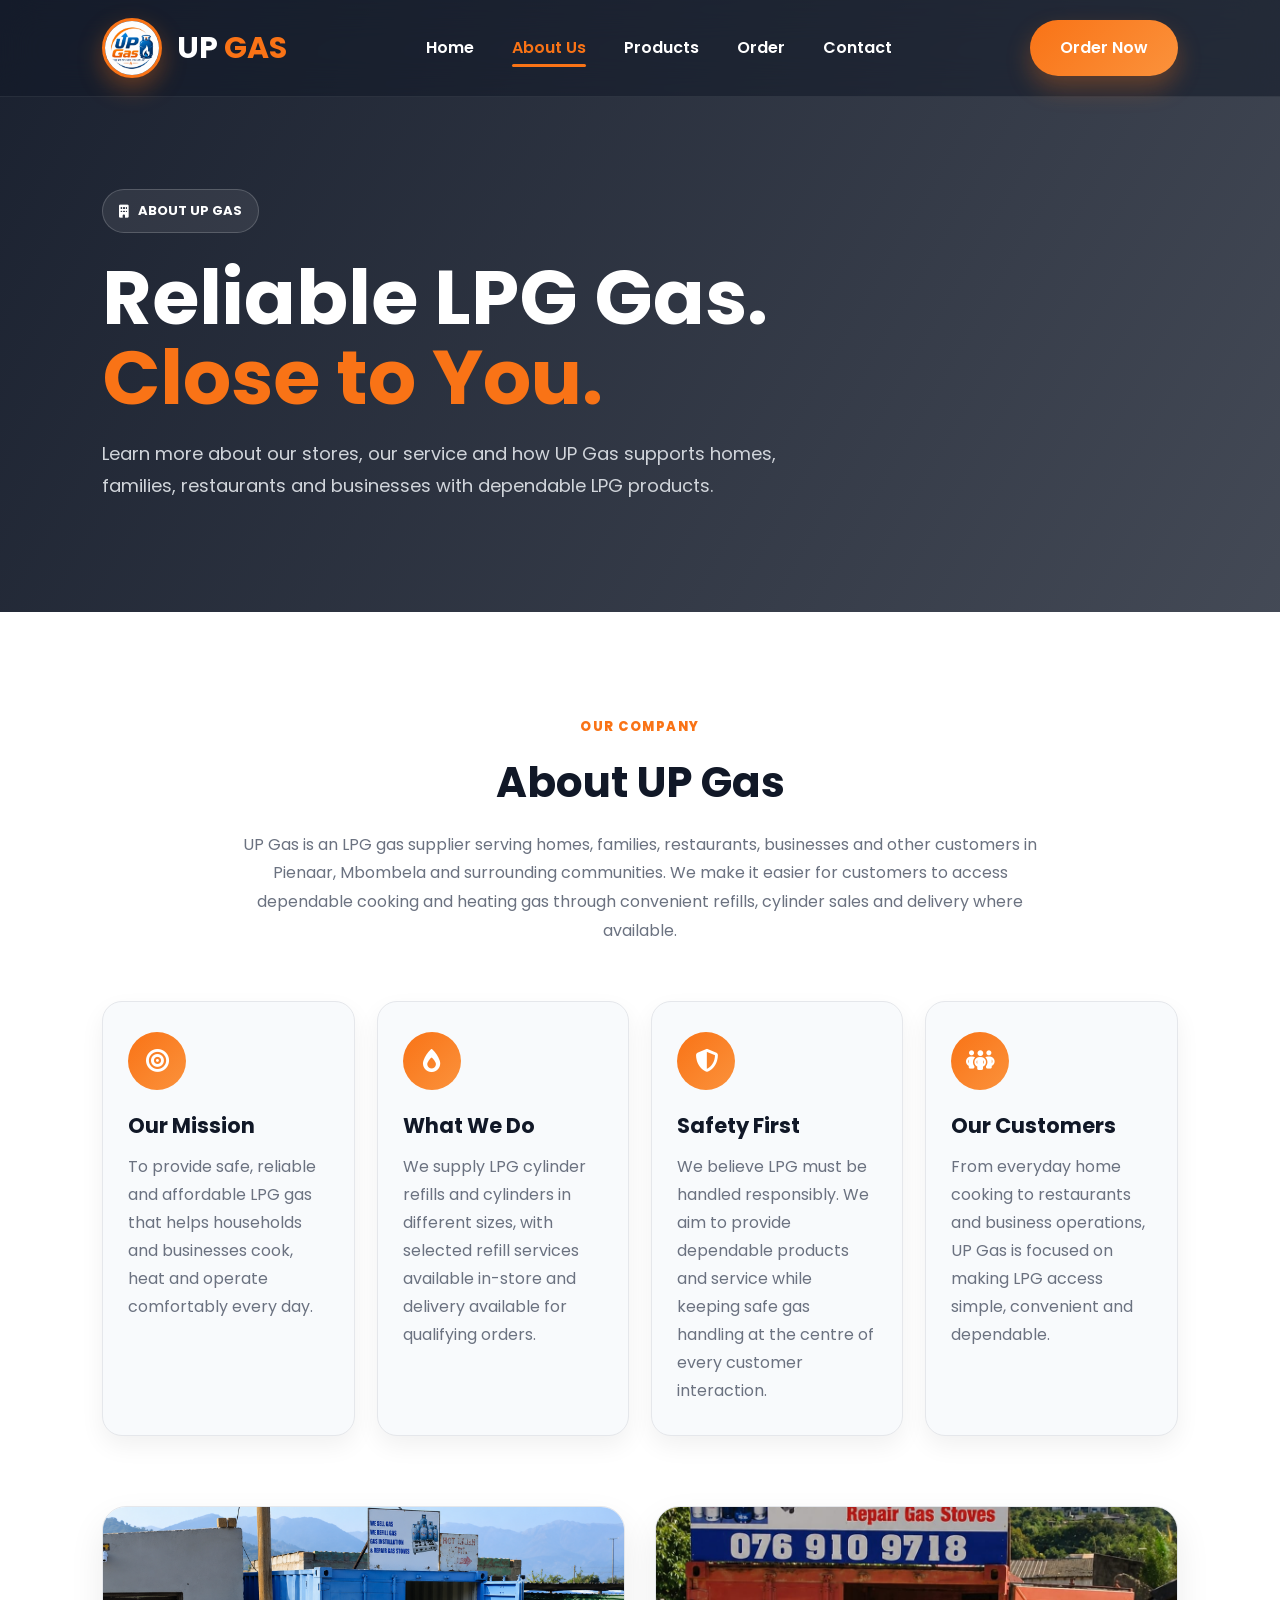
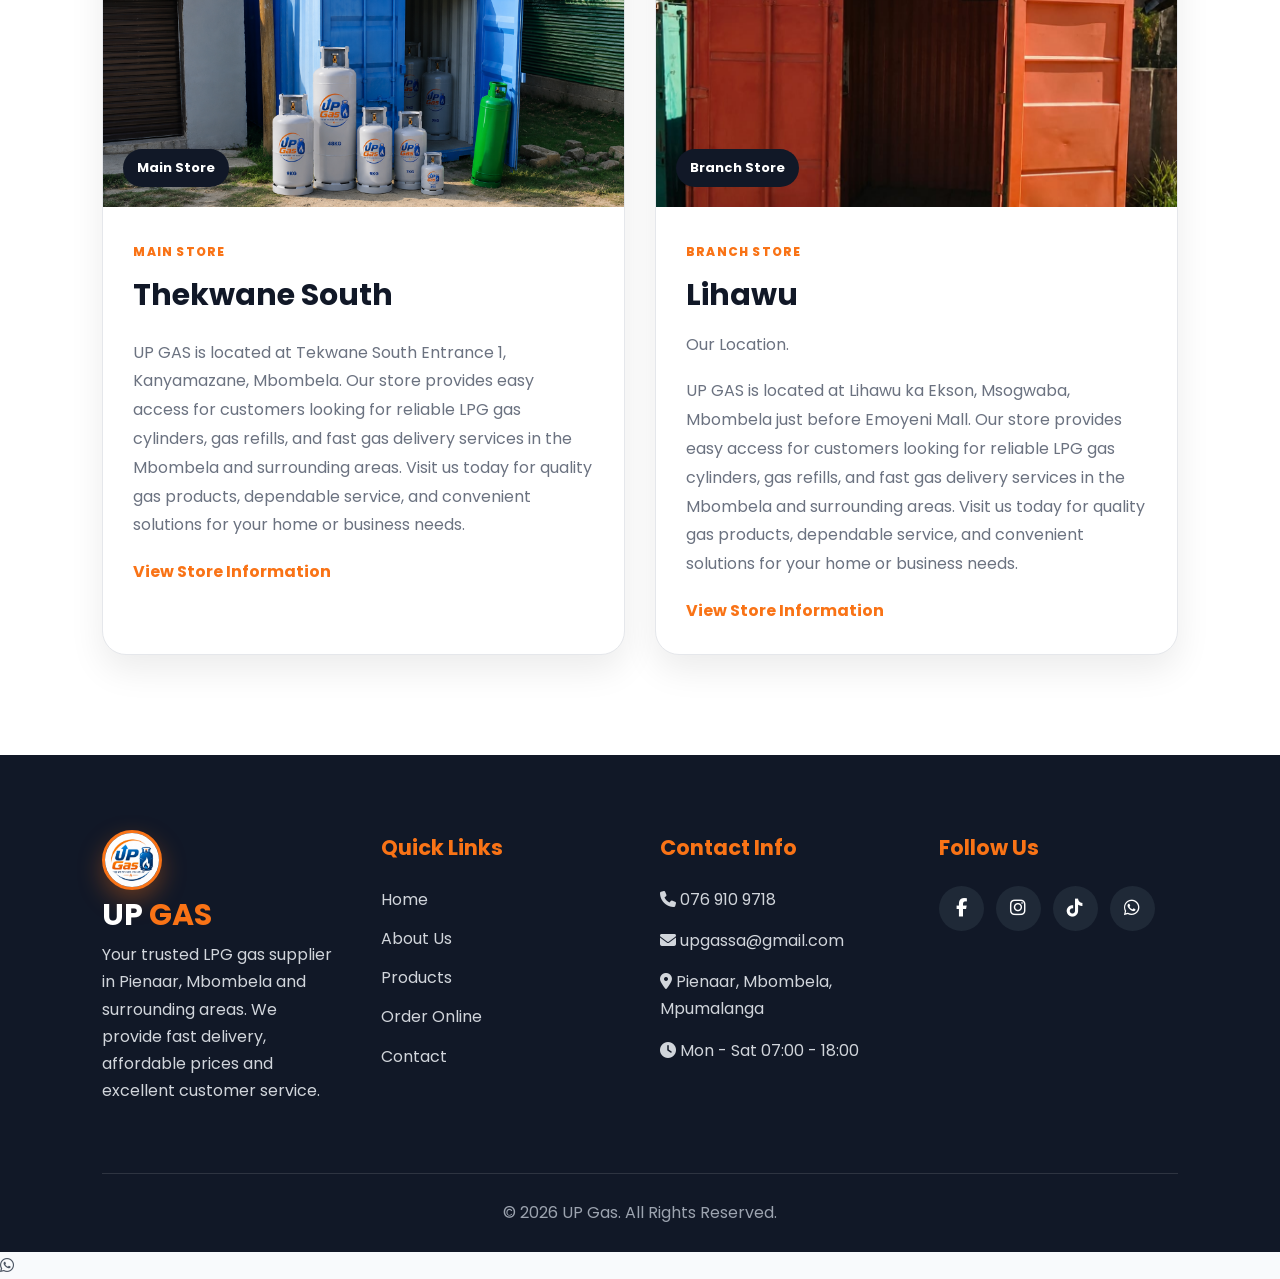
==== commit 7567421c: "Update about.html" ====
--- a/about.html
+++ b/about.html
@@ -89,12 +89,12 @@
     <article class="location-card">
       <div class="location-image"><img src="images/T.jpeg" alt="UP Gas Main Store" loading="lazy"><span>Main Store</span></div>
       <div class="location-body"><span class="location-label">MAIN STORE</span><h3>Thekwane South</h3><p></p>
-          <p>UP GAS is conveniently located at Tekwane South Entrance 1, Kanyamazane, Mbombela. Our store provides easy access for customers looking for reliable LPG gas cylinders, gas refills, and fast gas delivery services in the Mbombela and surrounding areas. Visit us today for quality gas products, dependable service, and convenient solutions for your home or business needs.</p><span class="location-link location-link-disabled" aria-disabled="true">View Store Information</span></div>
+          <p>UP GAS is located at Tekwane South Entrance 1, Kanyamazane, Mbombela. Our store provides easy access for customers looking for reliable LPG gas cylinders, gas refills, and fast gas delivery services in the Mbombela and surrounding areas. Visit us today for quality gas products, dependable service, and convenient solutions for your home or business needs.</p><span class="location-link location-link-disabled" aria-disabled="true">View Store Information</span></div>
     </article>
     <article class="location-card">
       <div class="location-image"><img src="images/A.jpeg" alt="UP Gas Branch Store" loading="lazy"><span>Branch Store</span></div>
       <div class="location-body"><span class="location-label">BRANCH STORE</span><h3>Lihawu</h3><p> Our Location.</p>
-          <p> UP GAS is convenietly located at Lihawu ka Ekson, just before Emoyeni Mall .</p>
+          <p> UP GAS is  located at Lihawu ka Ekson, Msogwaba, Mbombela just before Emoyeni Mall. Our store provides easy access for customers looking for reliable LPG gas cylinders, gas refills, and fast gas delivery services in the Mbombela and surrounding areas. Visit us today for quality gas products, dependable service, and convenient solutions for your home or business needs.</p>
           
           <span class="location-link location-link-disabled" aria-disabled="true">View Store Information</span></div>
     </article>
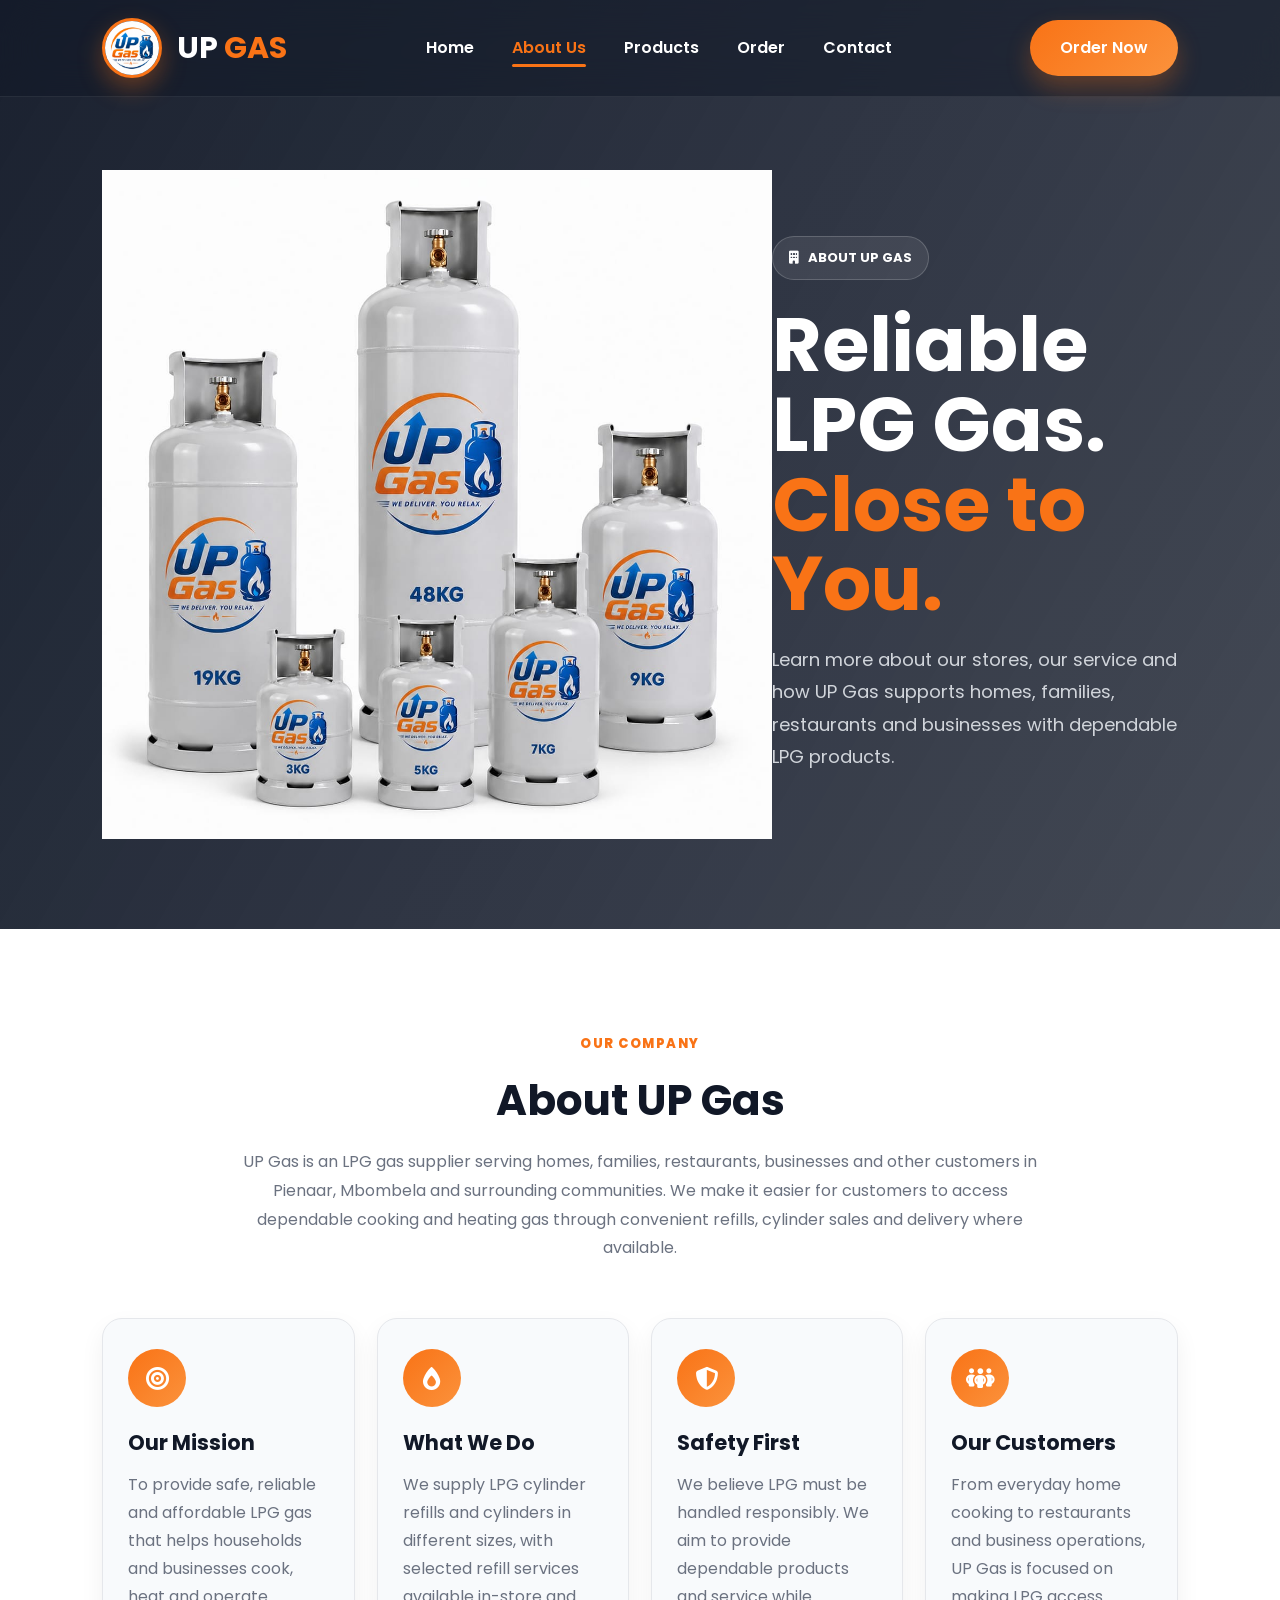
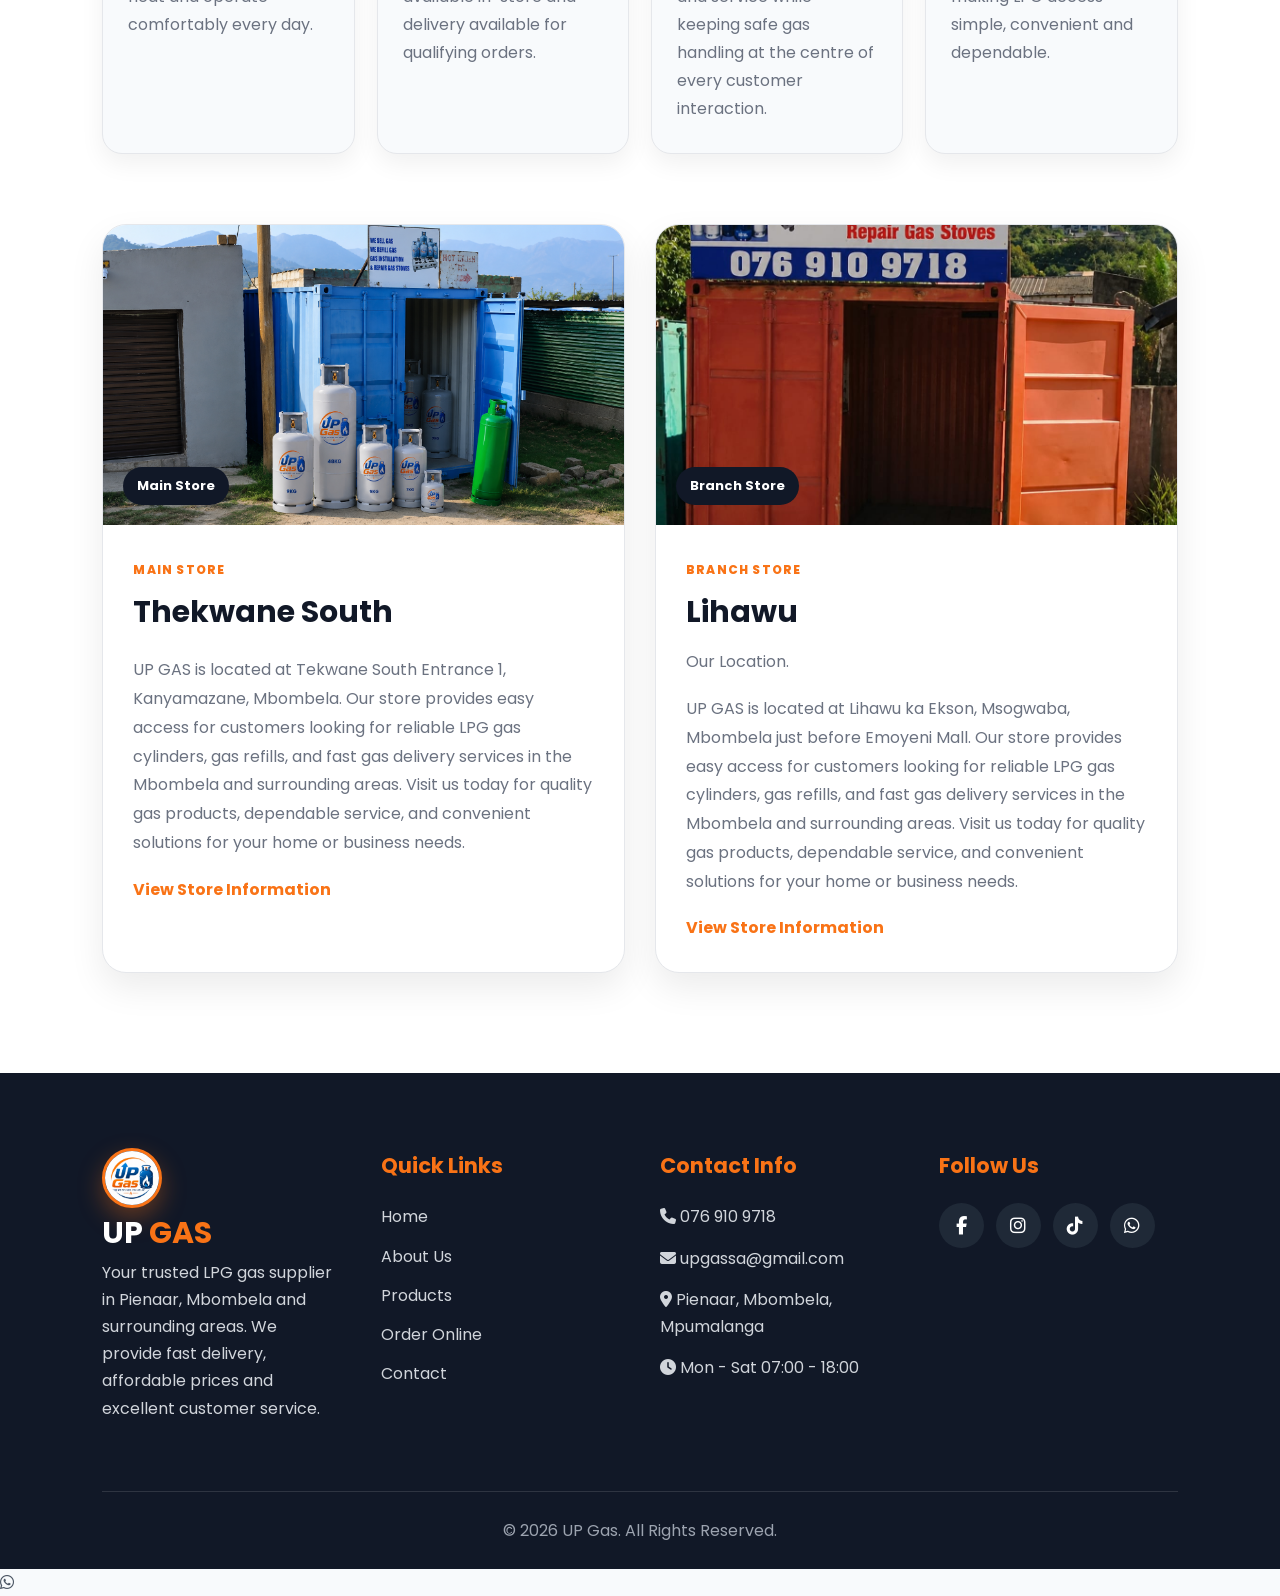
==== commit 2300a7d5: "Update about.html" ====
--- a/about.html
+++ b/about.html
@@ -5,6 +5,7 @@
 <link rel="preconnect" href="https://fonts.gstatic.com" crossorigin>
 <link href="https://fonts.googleapis.com/css2?family=Poppins:wght@300;400;500;600;700;800&display=swap" rel="stylesheet">
 <link rel="stylesheet" href="https://cdnjs.cloudflare.com/ajax/libs/font-awesome/6.6.0/css/all.min.css">
+<link rel="icon" href="images/logo.jpeg">
 <link rel="stylesheet" href="css/global.css">
 <link rel="stylesheet" href="css/about.css">
 <link rel="stylesheet" href="css/shared.css">
@@ -45,6 +46,13 @@
 </header>
 
 <section class="about-hero">
+
+    <div class="hero-image">
+
+            <img src="images/Hero.jpeg"
+                 alt="LPG gas cylinder supplied by UP Gas">
+
+        </div>
   <div class="about-hero-content">
     <span class="about-tag"><i class="fas fa-building"></i> ABOUT UP GAS</span>
     <h1>Reliable LPG Gas.<br><span>Close to You.</span></h1>
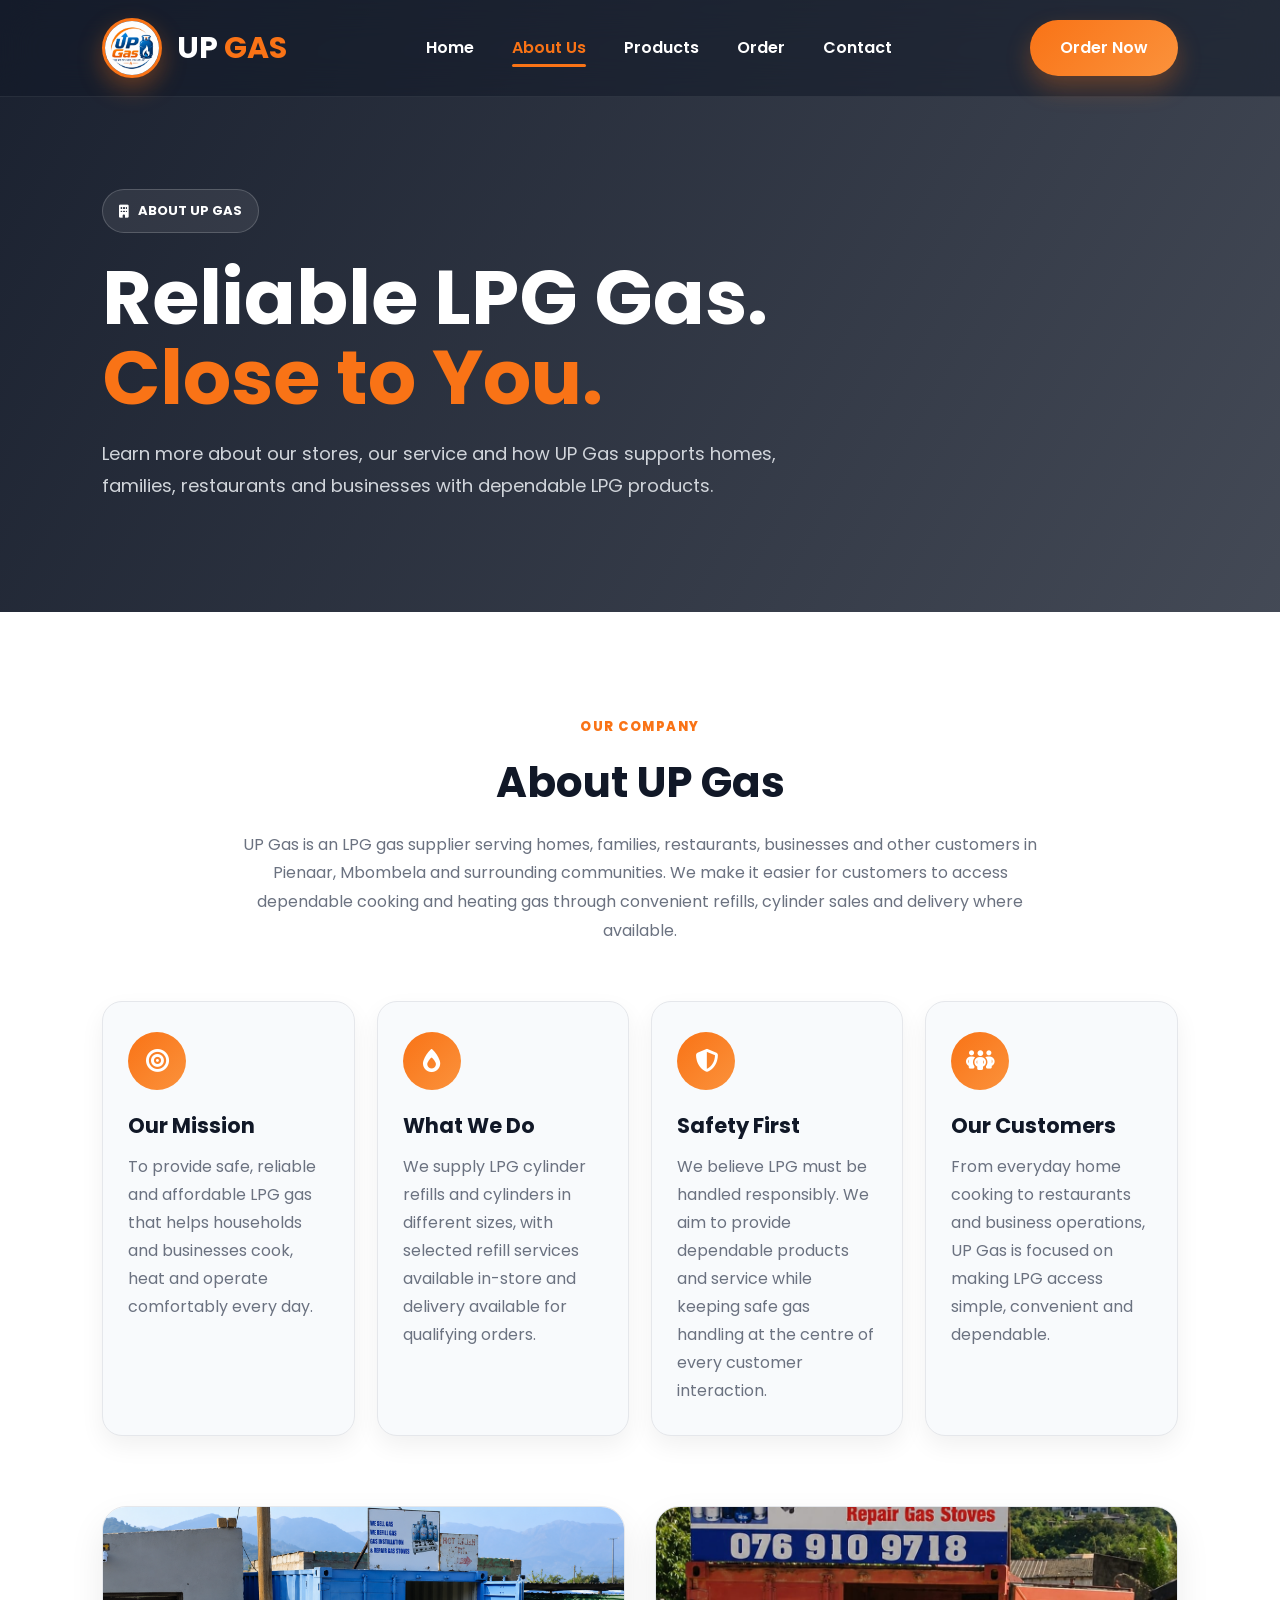
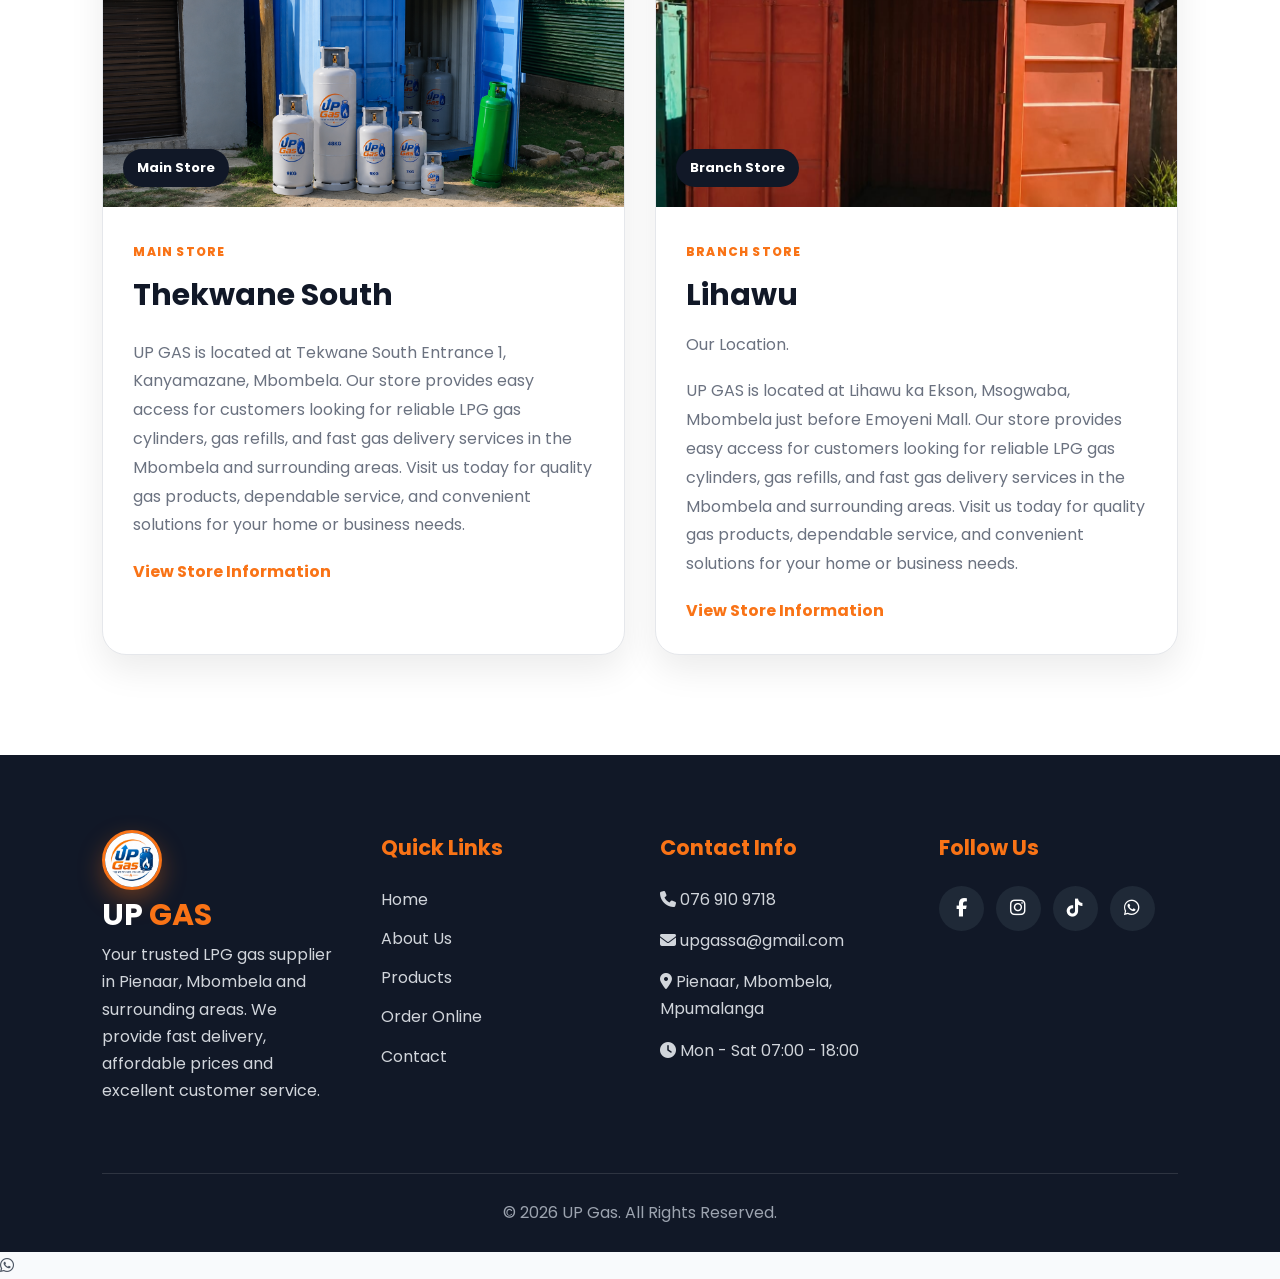
==== commit 0c1a07e2: "Update about.html" ====
--- a/about.html
+++ b/about.html
@@ -46,13 +46,6 @@
 </header>
 
 <section class="about-hero">
-
-    <div class="hero-image">
-
-            <img src="images/Hero.jpeg"
-                 alt="LPG gas cylinder supplied by UP Gas">
-
-        </div>
   <div class="about-hero-content">
     <span class="about-tag"><i class="fas fa-building"></i> ABOUT UP GAS</span>
     <h1>Reliable LPG Gas.<br><span>Close to You.</span></h1>
